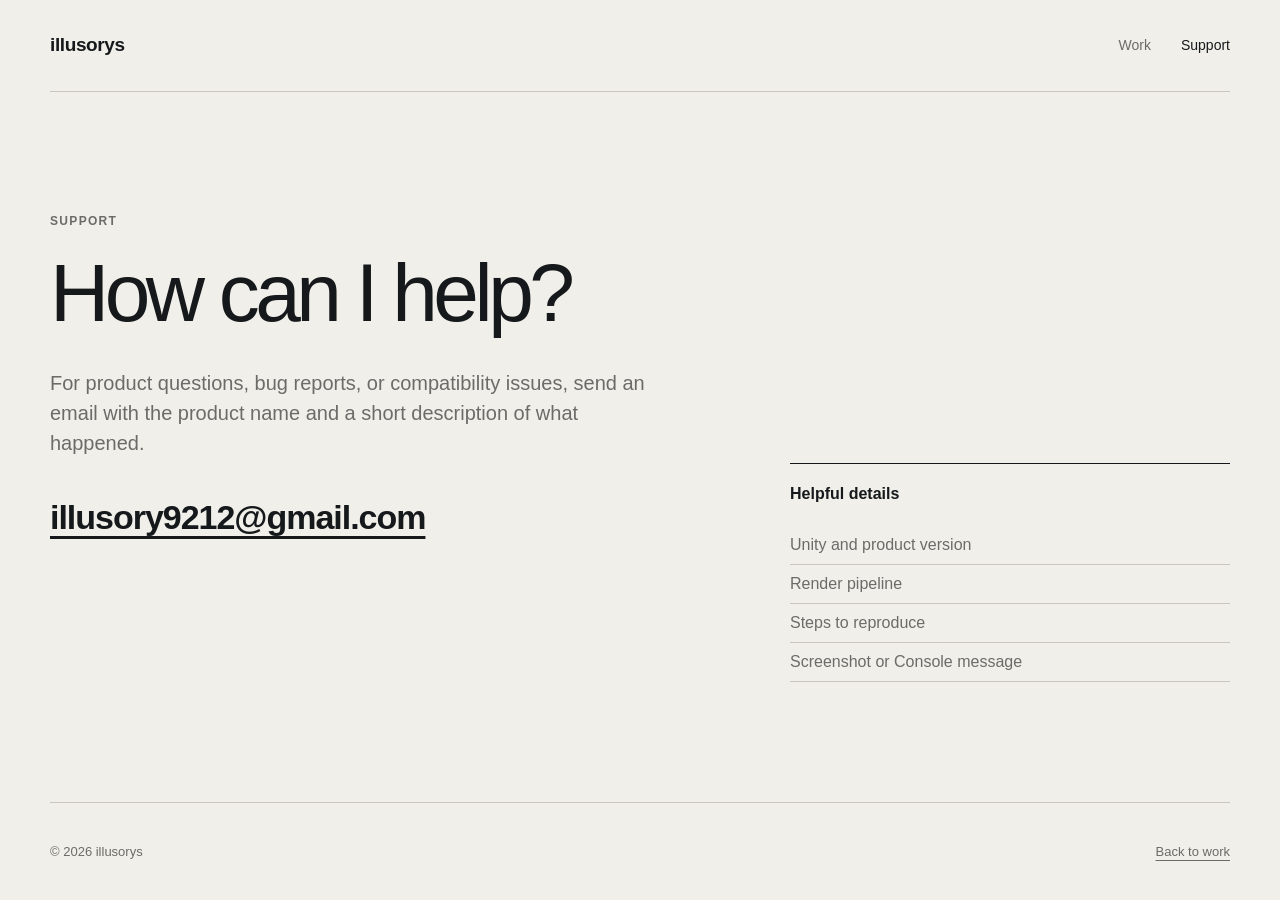
==== support.html @ c6596d65 "Create illusorys publisher website" ====
<!doctype html>
<html lang="en">
<head>
  <meta charset="utf-8">
  <meta name="viewport" content="width=device-width, initial-scale=1">
  <meta name="description" content="Support and contact information for illusorys products.">
  <meta name="theme-color" content="#f1efe9">
  <title>Support — illusorys</title>
  <link rel="icon" href="assets/favicon.png">
  <link rel="stylesheet" href="style.css">
</head>
<body>
  <header class="site-header">
    <a class="brand" href="index.html" aria-label="illusorys home">illusorys</a>
    <nav aria-label="Primary navigation">
      <a href="index.html#work">Work</a>
      <a href="support.html" aria-current="page">Support</a>
    </nav>
  </header>

  <main class="support-page">
    <section class="support-copy">
      <p class="eyebrow">Support</p>
      <h1>How can I help?</h1>
      <p>For product questions, bug reports, or compatibility issues, send an email with the product name and a short description of what happened.</p>
      <a class="email-link" href="mailto:illusory9212@gmail.com">illusory9212@gmail.com</a>
    </section>

    <aside class="support-notes" aria-label="Helpful details for support requests">
      <h2>Helpful details</h2>
      <ul>
        <li>Unity and product version</li>
        <li>Render pipeline</li>
        <li>Steps to reproduce</li>
        <li>Screenshot or Console message</li>
      </ul>
    </aside>
  </main>

  <footer>
    <span>© 2026 illusorys</span>
    <a href="index.html">Back to work</a>
  </footer>
</body>
</html>
---- style.css ----
:root {
  color-scheme: light;
  --paper: #f1efe9;
  --ink: #16191c;
  --muted: #6b6c69;
  --line: #c9c6bd;
  --accent: #159cba;
}

* { box-sizing: border-box; }

html { scroll-behavior: smooth; }

body {
  margin: 0;
  background: var(--paper);
  color: var(--ink);
  font-family: Arial, "Helvetica Neue", sans-serif;
  font-size: 16px;
  line-height: 1.5;
}

a { color: inherit; }

.site-header,
main,
footer {
  width: min(1180px, calc(100% - 64px));
  margin-inline: auto;
}

.site-header {
  min-height: 92px;
  display: flex;
  align-items: center;
  justify-content: space-between;
  border-bottom: 1px solid var(--line);
}

.brand {
  color: var(--ink);
  font-size: 19px;
  font-weight: 700;
  letter-spacing: -.02em;
  text-decoration: none;
}

nav { display: flex; gap: 30px; }

nav a {
  color: var(--muted);
  font-size: 14px;
  text-decoration: none;
}

nav a:hover,
nav a:focus-visible,
nav a[aria-current="page"] { color: var(--ink); }

.intro {
  padding: 112px 0 128px;
  border-bottom: 1px solid var(--line);
}

.eyebrow,
.project-meta,
.project-status,
.section-heading span {
  color: var(--muted);
  font-size: 12px;
  font-weight: 700;
  letter-spacing: .11em;
  text-transform: uppercase;
}

.eyebrow { margin: 0 0 22px; }

.intro h1 {
  max-width: 820px;
  margin: 0;
  font-size: clamp(46px, 7vw, 88px);
  font-weight: 500;
  letter-spacing: -.055em;
  line-height: .98;
}

.work { padding: 66px 0 120px; }

.section-heading {
  display: flex;
  align-items: baseline;
  justify-content: space-between;
  margin-bottom: 30px;
}

.section-heading h2 {
  margin: 0;
  font-size: 17px;
  font-weight: 700;
}

.project-list {
  display: grid;
  grid-template-columns: repeat(2, minmax(0, 1fr));
  gap: 54px 28px;
}

.project-image {
  display: block;
  width: 100%;
  aspect-ratio: 16 / 9;
  overflow: hidden;
  background: #11171e;
}

.project-image img {
  display: block;
  width: 100%;
  height: 100%;
  object-fit: cover;
}

.project-image-lss img { object-position: center; }

.project-meta {
  display: flex;
  justify-content: space-between;
  margin-top: 18px;
}

.project h3 {
  margin: 17px 0 8px;
  font-size: 28px;
  font-weight: 600;
  letter-spacing: -.035em;
}

.project p {
  min-height: 48px;
  max-width: 500px;
  margin: 0 0 20px;
  color: var(--muted);
}

.project-link {
  display: inline-block;
  color: var(--ink);
  font-size: 14px;
  font-weight: 700;
  text-underline-offset: 5px;
}

.project-link:hover,
.project-link:focus-visible { color: var(--accent); }

.project-status { display: inline-block; padding-top: 3px; }

.support-page {
  min-height: calc(100vh - 190px);
  display: grid;
  grid-template-columns: 1.5fr 1fr;
  gap: 80px;
  padding: 120px 0;
}

.support-copy h1 {
  margin: 0 0 34px;
  font-size: clamp(48px, 7vw, 82px);
  font-weight: 500;
  letter-spacing: -.055em;
  line-height: 1;
}

.support-copy > p:not(.eyebrow) {
  max-width: 610px;
  margin: 0 0 34px;
  color: var(--muted);
  font-size: 20px;
}

.email-link {
  font-size: clamp(21px, 3vw, 34px);
  font-weight: 600;
  letter-spacing: -.03em;
  text-underline-offset: 7px;
}

.support-notes {
  align-self: end;
  border-top: 1px solid var(--ink);
  padding-top: 18px;
}

.support-notes h2 { margin: 0 0 20px; font-size: 16px; }

.support-notes ul {
  margin: 0;
  padding: 0;
  color: var(--muted);
  list-style: none;
}

.support-notes li { padding: 7px 0; border-bottom: 1px solid var(--line); }

footer {
  min-height: 98px;
  display: flex;
  align-items: center;
  justify-content: space-between;
  border-top: 1px solid var(--line);
  color: var(--muted);
  font-size: 13px;
}

footer a { text-underline-offset: 4px; }

@media (max-width: 760px) {
  .site-header,
  main,
  footer { width: min(100% - 36px, 1180px); }

  .site-header { min-height: 76px; }
  nav { gap: 20px; }
  .intro { padding: 78px 0 84px; }
  .work { padding: 48px 0 80px; }
  .project-list { grid-template-columns: 1fr; gap: 64px; }
  .project p { min-height: 0; }
  .support-page { grid-template-columns: 1fr; gap: 80px; padding: 78px 0; }
  .support-notes { align-self: auto; }
  footer { min-height: 116px; align-items: flex-start; flex-direction: column; justify-content: center; gap: 7px; }
}

@media (prefers-reduced-motion: reduce) {
  html { scroll-behavior: auto; }
}
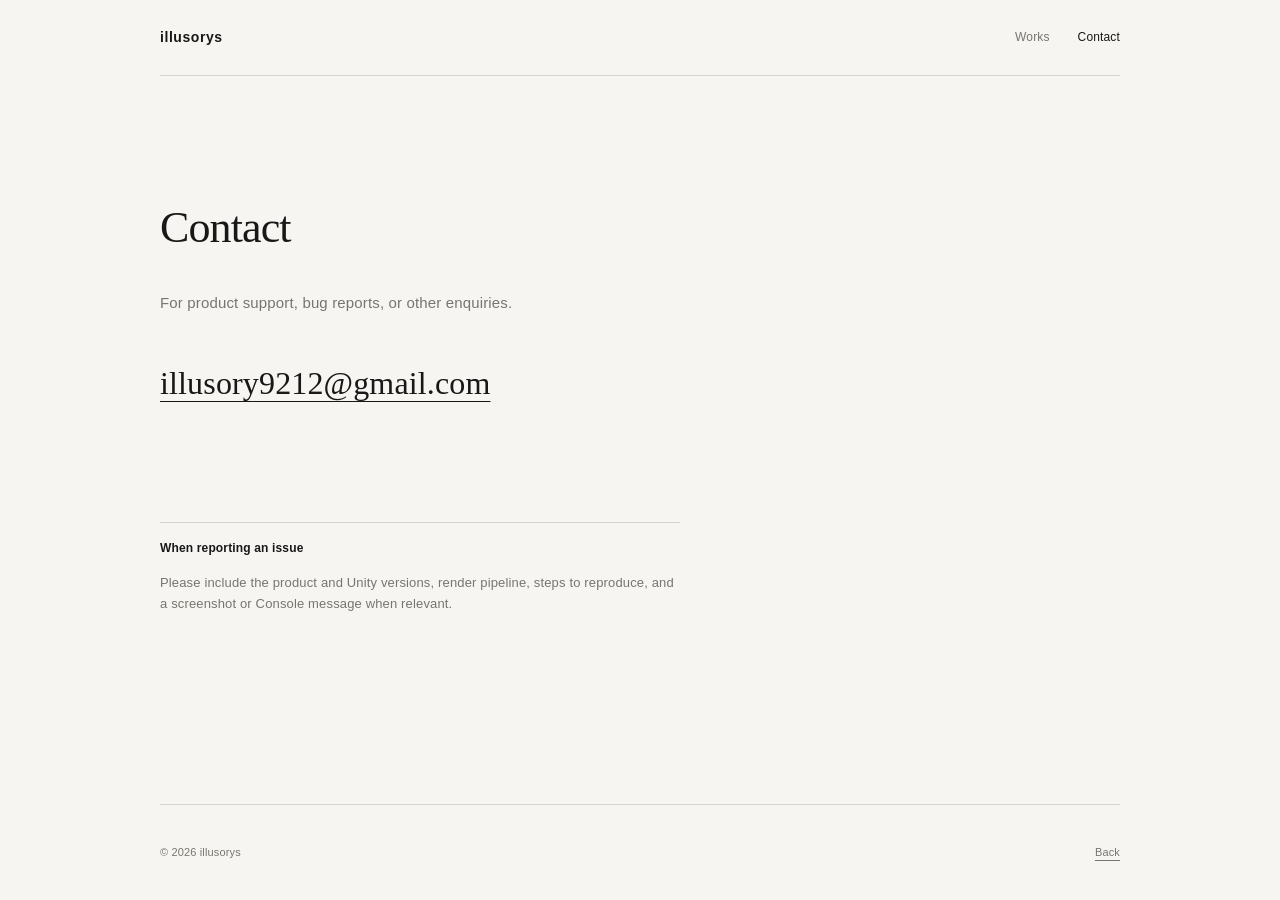
==== commit 4a86d116: "Refine site into a quiet editorial portfolio" ====
--- a/support.html
+++ b/support.html
@@ -3,43 +3,37 @@
 <head>
   <meta charset="utf-8">
   <meta name="viewport" content="width=device-width, initial-scale=1">
-  <meta name="description" content="Support and contact information for illusorys products.">
-  <meta name="theme-color" content="#f1efe9">
-  <title>Support — illusorys</title>
+  <meta name="description" content="Contact and product support for illusorys.">
+  <meta name="theme-color" content="#f6f5f1">
+  <title>Contact — illusorys</title>
   <link rel="icon" href="assets/favicon.png">
   <link rel="stylesheet" href="style.css">
 </head>
 <body>
   <header class="site-header">
-    <a class="brand" href="index.html" aria-label="illusorys home">illusorys</a>
+    <a class="brand" href="index.html">illusorys</a>
     <nav aria-label="Primary navigation">
-      <a href="index.html#work">Work</a>
-      <a href="support.html" aria-current="page">Support</a>
+      <a href="index.html#works">Works</a>
+      <a href="support.html" aria-current="page">Contact</a>
     </nav>
   </header>
 
-  <main class="support-page">
-    <section class="support-copy">
-      <p class="eyebrow">Support</p>
-      <h1>How can I help?</h1>
-      <p>For product questions, bug reports, or compatibility issues, send an email with the product name and a short description of what happened.</p>
-      <a class="email-link" href="mailto:illusory9212@gmail.com">illusory9212@gmail.com</a>
+  <main class="contact-page">
+    <section class="contact-intro">
+      <h1>Contact</h1>
+      <p>For product support, bug reports, or other enquiries.</p>
+      <a class="email" href="mailto:illusory9212@gmail.com">illusory9212@gmail.com</a>
     </section>
 
-    <aside class="support-notes" aria-label="Helpful details for support requests">
-      <h2>Helpful details</h2>
-      <ul>
-        <li>Unity and product version</li>
-        <li>Render pipeline</li>
-        <li>Steps to reproduce</li>
-        <li>Screenshot or Console message</li>
-      </ul>
-    </aside>
+    <section class="support-details" aria-labelledby="support-title">
+      <h2 id="support-title">When reporting an issue</h2>
+      <p>Please include the product and Unity versions, render pipeline, steps to reproduce, and a screenshot or Console message when relevant.</p>
+    </section>
   </main>
 
   <footer>
     <span>© 2026 illusorys</span>
-    <a href="index.html">Back to work</a>
+    <a href="index.html">Back</a>
   </footer>
 </body>
 </html>
--- a/style.css
+++ b/style.css
@@ -1,10 +1,9 @@
 :root {
   color-scheme: light;
-  --paper: #f1efe9;
-  --ink: #16191c;
-  --muted: #6b6c69;
-  --line: #c9c6bd;
-  --accent: #159cba;
+  --paper: #f6f5f1;
+  --ink: #181818;
+  --subtle: #77756f;
+  --line: #d7d4cc;
 }
 
 * { box-sizing: border-box; }
@@ -13,11 +12,13 @@
 
 body {
   margin: 0;
+  overflow-x: hidden;
   background: var(--paper);
   color: var(--ink);
-  font-family: Arial, "Helvetica Neue", sans-serif;
-  font-size: 16px;
-  line-height: 1.5;
+  font-family: "Helvetica Neue", Arial, "Yu Gothic", sans-serif;
+  font-size: 15px;
+  line-height: 1.65;
+  letter-spacing: .01em;
 }
 
 a { color: inherit; }
@@ -25,12 +26,12 @@
 .site-header,
 main,
 footer {
-  width: min(1180px, calc(100% - 64px));
+  width: min(960px, calc(100% - 64px));
   margin-inline: auto;
 }
 
 .site-header {
-  min-height: 92px;
+  height: 76px;
   display: flex;
   align-items: center;
   justify-content: space-between;
@@ -38,18 +39,17 @@
 }
 
 .brand {
-  color: var(--ink);
-  font-size: 19px;
-  font-weight: 700;
-  letter-spacing: -.02em;
+  font-size: 14px;
+  font-weight: 600;
+  letter-spacing: .04em;
   text-decoration: none;
 }
 
-nav { display: flex; gap: 30px; }
+nav { display: flex; gap: 28px; }
 
 nav a {
-  color: var(--muted);
-  font-size: 14px;
+  color: var(--subtle);
+  font-size: 12px;
   text-decoration: none;
 }
 
@@ -57,177 +57,146 @@
 nav a:focus-visible,
 nav a[aria-current="page"] { color: var(--ink); }
 
-.intro {
-  padding: 112px 0 128px;
-  border-bottom: 1px solid var(--line);
-}
-
-.eyebrow,
-.project-meta,
-.project-status,
-.section-heading span {
-  color: var(--muted);
+.introduction {
+  min-height: 230px;
+  display: flex;
+  align-items: flex-end;
+  padding-bottom: 52px;
+}
+
+.introduction p {
+  width: 310px;
+  margin: 0;
+  font-family: Georgia, "Times New Roman", serif;
+  font-size: 21px;
+  line-height: 1.4;
+}
+
+.works { padding-bottom: 128px; }
+
+.works > h1 {
+  margin: 0 0 24px;
+  padding-top: 17px;
+  border-top: 1px solid var(--ink);
   font-size: 12px;
-  font-weight: 700;
-  letter-spacing: .11em;
-  text-transform: uppercase;
-}
-
-.eyebrow { margin: 0 0 22px; }
-
-.intro h1 {
-  max-width: 820px;
+  font-weight: 500;
+}
+
+.work { min-width: 0; margin-bottom: 92px; }
+
+.work:last-child { margin-bottom: 0; }
+
+figure {
+  max-width: 100%;
+  min-width: 0;
   margin: 0;
-  font-size: clamp(46px, 7vw, 88px);
-  font-weight: 500;
-  letter-spacing: -.055em;
-  line-height: .98;
-}
-
-.work { padding: 66px 0 120px; }
-
-.section-heading {
-  display: flex;
-  align-items: baseline;
-  justify-content: space-between;
-  margin-bottom: 30px;
-}
-
-.section-heading h2 {
-  margin: 0;
-  font-size: 17px;
-  font-weight: 700;
-}
-
-.project-list {
-  display: grid;
-  grid-template-columns: repeat(2, minmax(0, 1fr));
-  gap: 54px 28px;
-}
-
-.project-image {
+  line-height: 0;
+}
+
+figure img {
   display: block;
   width: 100%;
-  aspect-ratio: 16 / 9;
-  overflow: hidden;
-  background: #11171e;
-}
-
-.project-image img {
-  display: block;
-  width: 100%;
-  height: 100%;
-  object-fit: cover;
-}
-
-.project-image-lss img { object-position: center; }
-
-.project-meta {
-  display: flex;
-  justify-content: space-between;
-  margin-top: 18px;
-}
-
-.project h3 {
-  margin: 17px 0 8px;
-  font-size: 28px;
-  font-weight: 600;
-  letter-spacing: -.035em;
-}
-
-.project p {
-  min-height: 48px;
-  max-width: 500px;
-  margin: 0 0 20px;
-  color: var(--muted);
-}
-
-.project-link {
-  display: inline-block;
-  color: var(--ink);
-  font-size: 14px;
-  font-weight: 700;
-  text-underline-offset: 5px;
-}
-
-.project-link:hover,
-.project-link:focus-visible { color: var(--accent); }
-
-.project-status { display: inline-block; padding-top: 3px; }
-
-.support-page {
-  min-height: calc(100vh - 190px);
+  max-width: 100%;
+  height: auto;
+}
+
+.cover-link { display: block; text-decoration: none; }
+
+.work-info {
   display: grid;
-  grid-template-columns: 1.5fr 1fr;
-  gap: 80px;
-  padding: 120px 0;
-}
-
-.support-copy h1 {
-  margin: 0 0 34px;
-  font-size: clamp(48px, 7vw, 82px);
-  font-weight: 500;
-  letter-spacing: -.055em;
-  line-height: 1;
-}
-
-.support-copy > p:not(.eyebrow) {
-  max-width: 610px;
-  margin: 0 0 34px;
-  color: var(--muted);
-  font-size: 20px;
-}
-
-.email-link {
-  font-size: clamp(21px, 3vw, 34px);
-  font-weight: 600;
-  letter-spacing: -.03em;
+  grid-template-columns: 1fr auto;
+  gap: 40px;
+  align-items: start;
+  margin-top: 17px;
+  padding-top: 17px;
+  border-top: 1px solid var(--line);
+}
+
+.work h2 {
+  margin: 0 0 3px;
+  font-family: Georgia, "Times New Roman", serif;
+  font-size: 22px;
+  font-weight: 400;
+  letter-spacing: 0;
+}
+
+.work p { margin: 0; color: var(--subtle); font-size: 13px; }
+
+.work-note {
+  color: var(--subtle);
+  font-size: 11px !important;
+  text-decoration: none;
+  white-space: nowrap;
+}
+
+a.work-note { border-bottom: 1px solid var(--line); }
+
+a.work-note:hover,
+a.work-note:focus-visible { color: var(--ink); border-color: var(--ink); }
+
+.contact-page {
+  min-height: calc(100vh - 172px);
+  padding: 116px 0;
+}
+
+.contact-intro h1 {
+  margin: 0 0 26px;
+  font-family: Georgia, "Times New Roman", serif;
+  font-size: 44px;
+  font-weight: 400;
+  letter-spacing: -.02em;
+}
+
+.contact-intro p {
+  margin: 0 0 42px;
+  color: var(--subtle);
+}
+
+.email {
+  font-family: Georgia, "Times New Roman", serif;
+  font-size: clamp(20px, 4vw, 32px);
   text-underline-offset: 7px;
-}
-
-.support-notes {
-  align-self: end;
-  border-top: 1px solid var(--ink);
-  padding-top: 18px;
-}
-
-.support-notes h2 { margin: 0 0 20px; font-size: 16px; }
-
-.support-notes ul {
-  margin: 0;
-  padding: 0;
-  color: var(--muted);
-  list-style: none;
-}
-
-.support-notes li { padding: 7px 0; border-bottom: 1px solid var(--line); }
+  text-decoration-thickness: 1px;
+}
+
+.support-details {
+  width: min(100%, 520px);
+  margin-top: 112px;
+  padding-top: 16px;
+  border-top: 1px solid var(--line);
+}
+
+.support-details h2 { margin: 0 0 13px; font-size: 12px; font-weight: 600; }
+.support-details p { margin: 0; color: var(--subtle); font-size: 13px; }
 
 footer {
-  min-height: 98px;
+  min-height: 96px;
   display: flex;
   align-items: center;
   justify-content: space-between;
   border-top: 1px solid var(--line);
-  color: var(--muted);
-  font-size: 13px;
+  color: var(--subtle);
+  font-size: 11px;
 }
 
 footer a { text-underline-offset: 4px; }
 
-@media (max-width: 760px) {
+@media (max-width: 680px) {
   .site-header,
   main,
-  footer { width: min(100% - 36px, 1180px); }
-
-  .site-header { min-height: 76px; }
-  nav { gap: 20px; }
-  .intro { padding: 78px 0 84px; }
-  .work { padding: 48px 0 80px; }
-  .project-list { grid-template-columns: 1fr; gap: 64px; }
-  .project p { min-height: 0; }
-  .support-page { grid-template-columns: 1fr; gap: 80px; padding: 78px 0; }
-  .support-notes { align-self: auto; }
-  footer { min-height: 116px; align-items: flex-start; flex-direction: column; justify-content: center; gap: 7px; }
+  footer { width: calc(100% - 36px); }
+
+  .site-header { height: 66px; }
+  nav { gap: 19px; }
+  .introduction { min-height: 180px; padding-bottom: 42px; }
+  .introduction p { width: 270px; font-size: 19px; }
+  .works { padding-bottom: 82px; }
+  .work { margin-bottom: 68px; }
+  .work-info { grid-template-columns: 1fr; gap: 12px; }
+  .work-note { white-space: normal; }
+  .contact-page { padding: 78px 0; }
+  .support-details { margin-top: 82px; }
+  footer { min-height: 104px; align-items: flex-start; flex-direction: column; justify-content: center; gap: 5px; }
 }
 
 @media (prefers-reduced-motion: reduce) {
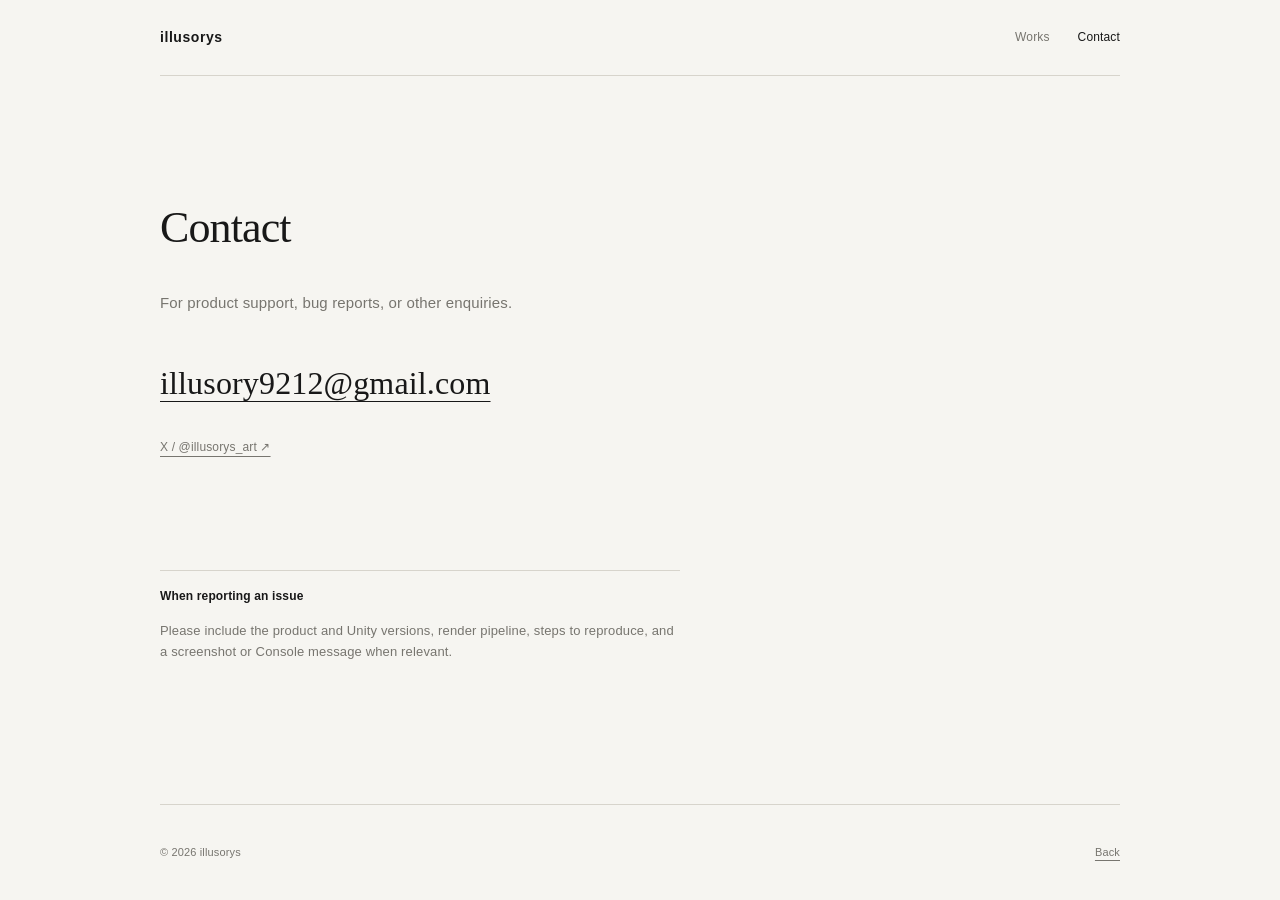
==== commit 0fb5b82a: "Add X contact link" ====
--- a/support.html
+++ b/support.html
@@ -7,7 +7,7 @@
   <meta name="theme-color" content="#f6f5f1">
   <title>Contact — illusorys</title>
   <link rel="icon" href="assets/favicon.png">
-  <link rel="stylesheet" href="style.css">
+  <link rel="stylesheet" href="style.css?v=20260809-3">
 </head>
 <body>
   <header class="site-header">
@@ -23,6 +23,7 @@
       <h1>Contact</h1>
       <p>For product support, bug reports, or other enquiries.</p>
       <a class="email" href="mailto:illusory9212@gmail.com">illusory9212@gmail.com</a>
+      <p class="social-link"><a href="https://x.com/illusorys_art" target="_blank" rel="noreferrer">X / @illusorys_art ↗</a></p>
     </section>
 
     <section class="support-details" aria-labelledby="support-title">
--- a/style.css
+++ b/style.css
@@ -72,24 +72,40 @@
   line-height: 1.4;
 }
 
-.works { padding-bottom: 128px; }
+.works {
+  display: grid;
+  grid-template-columns: repeat(2, minmax(0, 1fr));
+  gap: 24px 28px;
+  padding-bottom: 128px;
+}
 
 .works > h1 {
-  margin: 0 0 24px;
+  grid-column: 1 / -1;
+  margin: 0;
   padding-top: 17px;
   border-top: 1px solid var(--ink);
   font-size: 12px;
   font-weight: 500;
 }
 
-.work { min-width: 0; margin-bottom: 92px; }
+.work {
+  width: 100%;
+  min-width: 0;
+  margin-bottom: 0;
+}
 
 .work:last-child { margin-bottom: 0; }
 
 figure {
+  aspect-ratio: 16 / 10;
+  display: flex;
+  align-items: center;
+  justify-content: center;
   max-width: 100%;
   min-width: 0;
   margin: 0;
+  overflow: hidden;
+  background: #11171e;
   line-height: 0;
 }
 
@@ -97,16 +113,14 @@
   display: block;
   width: 100%;
   max-width: 100%;
-  height: auto;
+  height: 100%;
+  object-fit: contain;
 }
 
 .cover-link { display: block; text-decoration: none; }
 
 .work-info {
-  display: grid;
-  grid-template-columns: 1fr auto;
-  gap: 40px;
-  align-items: start;
+  display: block;
   margin-top: 17px;
   padding-top: 17px;
   border-top: 1px solid var(--line);
@@ -123,6 +137,8 @@
 .work p { margin: 0; color: var(--subtle); font-size: 13px; }
 
 .work-note {
+  display: inline-block;
+  margin-top: 12px;
   color: var(--subtle);
   font-size: 11px !important;
   text-decoration: none;
@@ -158,6 +174,13 @@
   text-underline-offset: 7px;
   text-decoration-thickness: 1px;
 }
+
+.social-link {
+  margin: 28px 0 0 !important;
+  font-size: 12px !important;
+}
+
+.social-link a { text-underline-offset: 5px; }
 
 .support-details {
   width: min(100%, 520px);
@@ -191,8 +214,8 @@
   .introduction { min-height: 180px; padding-bottom: 42px; }
   .introduction p { width: 270px; font-size: 19px; }
   .works { padding-bottom: 82px; }
-  .work { margin-bottom: 68px; }
-  .work-info { grid-template-columns: 1fr; gap: 12px; }
+  .works { grid-template-columns: 1fr; gap: 68px; }
+  .works > h1 { margin-bottom: -44px; }
   .work-note { white-space: normal; }
   .contact-page { padding: 78px 0; }
   .support-details { margin-top: 82px; }
